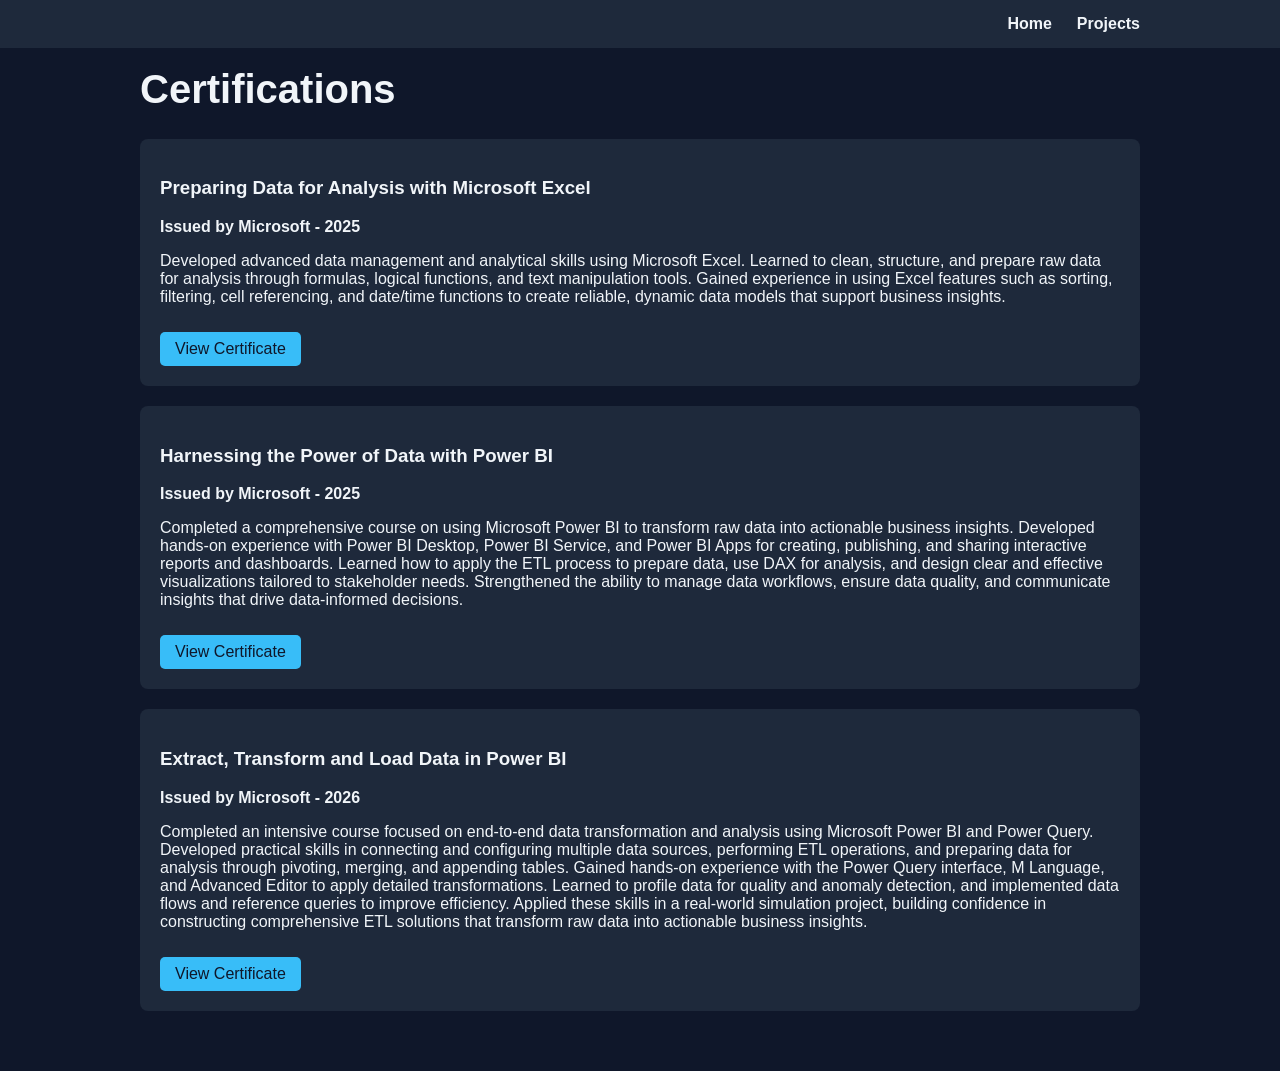
==== certifications.html @ 1824d627 "initial commit" ====
<!DOCTYPE html>
<html lang="en">
<head>
<meta charset="UTF-8">
<meta name="viewport" content="width=device-width, initial-scale=1.0">
<title>Yuzhao Cao | Developer</title>
<style>
body {
  font-family: Arial, sans-serif;
  margin: 0;
  background: #0f172a;
  color: #f1f5f9;
}

/* NAVBAR */
nav {
  position: fixed;
  top: 0;
  width: 100%;
  background: #1e293b;
  padding: 15px 0;
}

.nav-container {
  width: 90%;
  max-width: 1000px;
  margin: auto;
  display: flex;
  justify-content: flex-end;
}

nav a {
  color: #f1f5f9;
  text-decoration: none;
  margin-left: 25px;
  font-weight: bold;
}

nav a:hover {
  color: #38bdf8;
}

/* MAIN CONTENT */
.container {
  width: 90%;
  max-width: 1000px;
  margin: auto;
  padding: 40px 0;
}
h1 { font-size: 2.5rem; }
h2 { border-bottom: 1px solid #334155; padding-bottom: 10px; }
.project {
  background: #1e293b;
  padding: 20px;
  margin: 20px 0;
  border-radius: 8px;
}
a {
  color: #38bdf8;
  text-decoration: none;
}
.btn {
  display: inline-block;
  padding: 8px 15px;
  background: #38bdf8;
  color: #0f172a;
  border-radius: 5px;
  margin-top: 10px;
}
</style>
</head>
<body>


<!-- NAVIGATION -->
<nav>
  <div class="nav-container">
    <a href="index.html">Home</a>
    <a href="projects.html">Projects</a>
  </div>
</nav>

<div class="container">
    <h1>Certifications</h1>
    
    <div class="project">
        <h3>Preparing Data for Analysis with Microsoft Excel</h3>
        <p><strong>Issued by Microsoft - 2025</strong></p>
        <p>
            Developed advanced data management and analytical skills using Microsoft Excel. Learned to clean,
            structure, and prepare raw data for analysis through formulas, logical functions, and text manipulation 
            tools. Gained experience in using Excel features such as sorting, filtering, cell referencing, and date/time 
            functions to create reliable, dynamic data models that support business insights.
        </p>

        <a class="btn" href="https://coursera.org/share/76fab3f0c5f080352ac3d5c0bd1d7b2c">View Certificate</a>
    </div>

    <div class="project">
        <h3>Harnessing the Power of Data with Power BI</h3>
        <p><strong>Issued by Microsoft - 2025</strong></p>
        <p>
            Completed a comprehensive course on using Microsoft Power BI to transform raw data into actionable 
            business insights. Developed hands-on experience with Power BI Desktop, Power BI Service, and Power 
            BI Apps for creating, publishing, and sharing interactive reports and dashboards. 
            Learned how to apply the ETL process to prepare data, use DAX for analysis, and design clear and effective 
            visualizations tailored to stakeholder needs. Strengthened the ability to manage data workflows, ensure 
            data quality, and communicate insights that drive data-informed decisions.

        </p>

        <a class="btn" href="https://coursera.org/share/40c816b9f1140fdadf3ffa97ac33d5b4">View Certificate</a>
    </div>

    <div class="project">
        <h3>Extract, Transform and Load Data in Power BI</h3>
        <p><strong>Issued by Microsoft - 2026</strong></p>
        <p>
            Completed an intensive course focused on end-to-end data transformation and analysis using Microsoft 
            Power BI and Power Query. Developed practical skills in connecting and configuring multiple data sources, 
            performing ETL operations, and preparing data for analysis through pivoting, merging, and appending tables. 
            Gained hands-on experience with the Power Query interface, M Language, and Advanced Editor to apply detailed 
            transformations. Learned to profile data for quality and anomaly detection, and implemented data flows and 
            reference queries to improve efficiency. Applied these skills in a real-world simulation project, building 
            confidence in constructing comprehensive ETL solutions that transform raw data into actionable business insights.
        </p>

        <a class="btn" href="https://coursera.org/share/217a8b9b8ab0a00399b221ae15e64c86">View Certificate</a>
    </div>
  
</div>

</body>
</html>
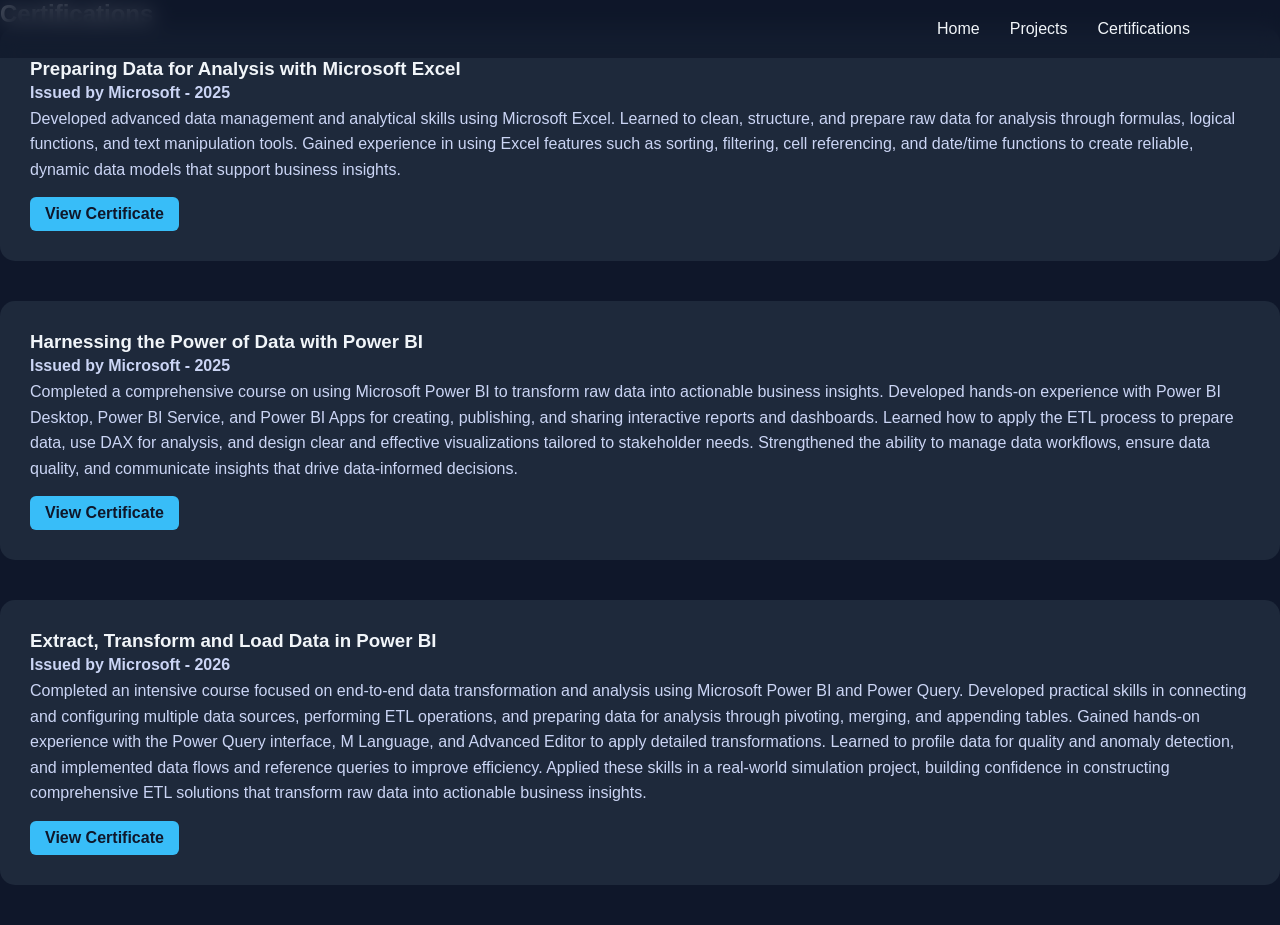
==== commit a4b75d4a: "commit" ====
--- a/certifications.html
+++ b/certifications.html
@@ -4,70 +4,7 @@
 <meta charset="UTF-8">
 <meta name="viewport" content="width=device-width, initial-scale=1.0">
 <title>Yuzhao Cao | Developer</title>
-<style>
-body {
-  font-family: Arial, sans-serif;
-  margin: 0;
-  background: #0f172a;
-  color: #f1f5f9;
-}
-
-/* NAVBAR */
-nav {
-  position: fixed;
-  top: 0;
-  width: 100%;
-  background: #1e293b;
-  padding: 15px 0;
-}
-
-.nav-container {
-  width: 90%;
-  max-width: 1000px;
-  margin: auto;
-  display: flex;
-  justify-content: flex-end;
-}
-
-nav a {
-  color: #f1f5f9;
-  text-decoration: none;
-  margin-left: 25px;
-  font-weight: bold;
-}
-
-nav a:hover {
-  color: #38bdf8;
-}
-
-/* MAIN CONTENT */
-.container {
-  width: 90%;
-  max-width: 1000px;
-  margin: auto;
-  padding: 40px 0;
-}
-h1 { font-size: 2.5rem; }
-h2 { border-bottom: 1px solid #334155; padding-bottom: 10px; }
-.project {
-  background: #1e293b;
-  padding: 20px;
-  margin: 20px 0;
-  border-radius: 8px;
-}
-a {
-  color: #38bdf8;
-  text-decoration: none;
-}
-.btn {
-  display: inline-block;
-  padding: 8px 15px;
-  background: #38bdf8;
-  color: #0f172a;
-  border-radius: 5px;
-  margin-top: 10px;
-}
-</style>
+<link rel="stylesheet" href="style.css">
 </head>
 <body>
 
@@ -77,13 +14,14 @@
   <div class="nav-container">
     <a href="index.html">Home</a>
     <a href="projects.html">Projects</a>
+    <a href="certifications.html">Certifications</a>
   </div>
 </nav>
 
 <div class="container">
-    <h1>Certifications</h1>
+    <h2>Certifications</h2>
     
-    <div class="project">
+    <div class="project-card">
         <h3>Preparing Data for Analysis with Microsoft Excel</h3>
         <p><strong>Issued by Microsoft - 2025</strong></p>
         <p>
@@ -96,7 +34,7 @@
         <a class="btn" href="https://coursera.org/share/76fab3f0c5f080352ac3d5c0bd1d7b2c">View Certificate</a>
     </div>
 
-    <div class="project">
+    <div class="project-card">
         <h3>Harnessing the Power of Data with Power BI</h3>
         <p><strong>Issued by Microsoft - 2025</strong></p>
         <p>
@@ -112,7 +50,7 @@
         <a class="btn" href="https://coursera.org/share/40c816b9f1140fdadf3ffa97ac33d5b4">View Certificate</a>
     </div>
 
-    <div class="project">
+    <div class="project-card">
         <h3>Extract, Transform and Load Data in Power BI</h3>
         <p><strong>Issued by Microsoft - 2026</strong></p>
         <p>
@@ -130,5 +68,7 @@
   
 </div>
 
+
+
 </body>
 </html>
--- a/style.css
+++ b/style.css
@@ -0,0 +1,195 @@
+*{
+margin:0;
+padding:0;
+box-sizing:border-box;
+scroll-behavior:smooth;
+}
+
+body{
+font-family: 'Segoe UI', sans-serif;
+background:#0f172a;
+color:#f1f5f9;
+}
+
+/* PARTICLE BACKGROUND */
+
+#particles-js{
+position:fixed;
+width:100%;
+height:100%;
+top:0;
+left:0;
+z-index:-1;
+}
+
+/* NAVBAR */
+
+nav{
+position:fixed;
+width:100%;
+top:0;
+background:rgba(15,23,42,0.7);
+backdrop-filter:blur(10px);
+padding:20px 0;
+z-index:1000;
+}
+
+.nav-container{
+width:90%;
+max-width:1100px;
+margin:auto;
+display:flex;
+justify-content:flex-end;
+}
+
+nav a{
+margin-left:30px;
+text-decoration:none;
+color:#f1f5f9;
+font-weight:500;
+transition:.3s;
+}
+
+nav a:hover{
+color:#38bdf8;
+}
+
+/* HERO */
+
+.hero{
+height:100vh;
+display:flex;
+flex-direction:column;
+justify-content:center;
+width:90%;
+max-width:900px;
+margin:auto;
+}
+
+.hero h1{
+font-size:3.5rem;
+margin-bottom:10px;
+}
+
+.hero h2{
+color:#38bdf8;
+margin-bottom:20px;
+}
+
+.hero p{
+line-height:1.7;
+color:#cbd5f5;
+margin-bottom:15px;
+}
+
+/* SECTION */
+
+.section{
+width:90%;
+max-width:1100px;
+margin:120px auto;
+}
+
+h3.section-title{
+font-size:2rem;
+margin-bottom:40px;
+border-bottom:1px solid #334155;
+padding-bottom:10px;
+}
+
+/* PROJECT CARDS */
+
+.project-card{
+background:#1e293b;
+padding:30px;
+border-radius:15px;
+margin-bottom:40px;
+transition:.4s;
+}
+
+.project-card:hover{
+transform:translateY(-8px);
+box-shadow:0 10px 30px rgba(56,189,248,.25);
+}
+
+.project-card img{
+width:100%;
+border-radius:10px;
+margin:20px 0;
+}
+
+.project-card p{
+line-height:1.6;
+color:#cbd5f5;
+}
+
+.btn{
+display:inline-block;
+padding:8px 15px;
+margin-top:15px;
+background:#38bdf8;
+color:#0f172a;
+border-radius:6px;
+text-decoration:none;
+font-weight:bold;
+margin-right:10px;
+}
+
+/* SKILLS */
+
+.skill{
+margin-bottom:20px;
+}
+
+.skill-bar{
+background:#334155;
+border-radius:8px;
+overflow:hidden;
+}
+
+.skill-fill{
+background:#38bdf8;
+padding:5px;
+color:#0f172a;
+font-weight:bold;
+}
+
+/* INTERESTS */
+
+.interests{
+display:grid;
+grid-template-columns:repeat(auto-fit,minmax(200px,1fr));
+gap:20px;
+}
+
+.interest-card{
+background:#1e293b;
+padding:25px;
+border-radius:12px;
+text-align:center;
+transition:.3s;
+}
+
+.interest-card:hover{
+transform:translateY(-5px);
+box-shadow:0 5px 20px rgba(0,0,0,.4);
+}
+
+/* CERTIFICATIONS */
+
+.cert-card{
+background:#1e293b;
+padding:25px;
+border-radius:10px;
+margin-bottom:20px;
+}
+
+/* FOOTER */
+
+footer{
+text-align:center;
+padding:40px;
+border-top:1px solid #334155;
+color:#94a3b8;
+margin-top:60px;
+}
